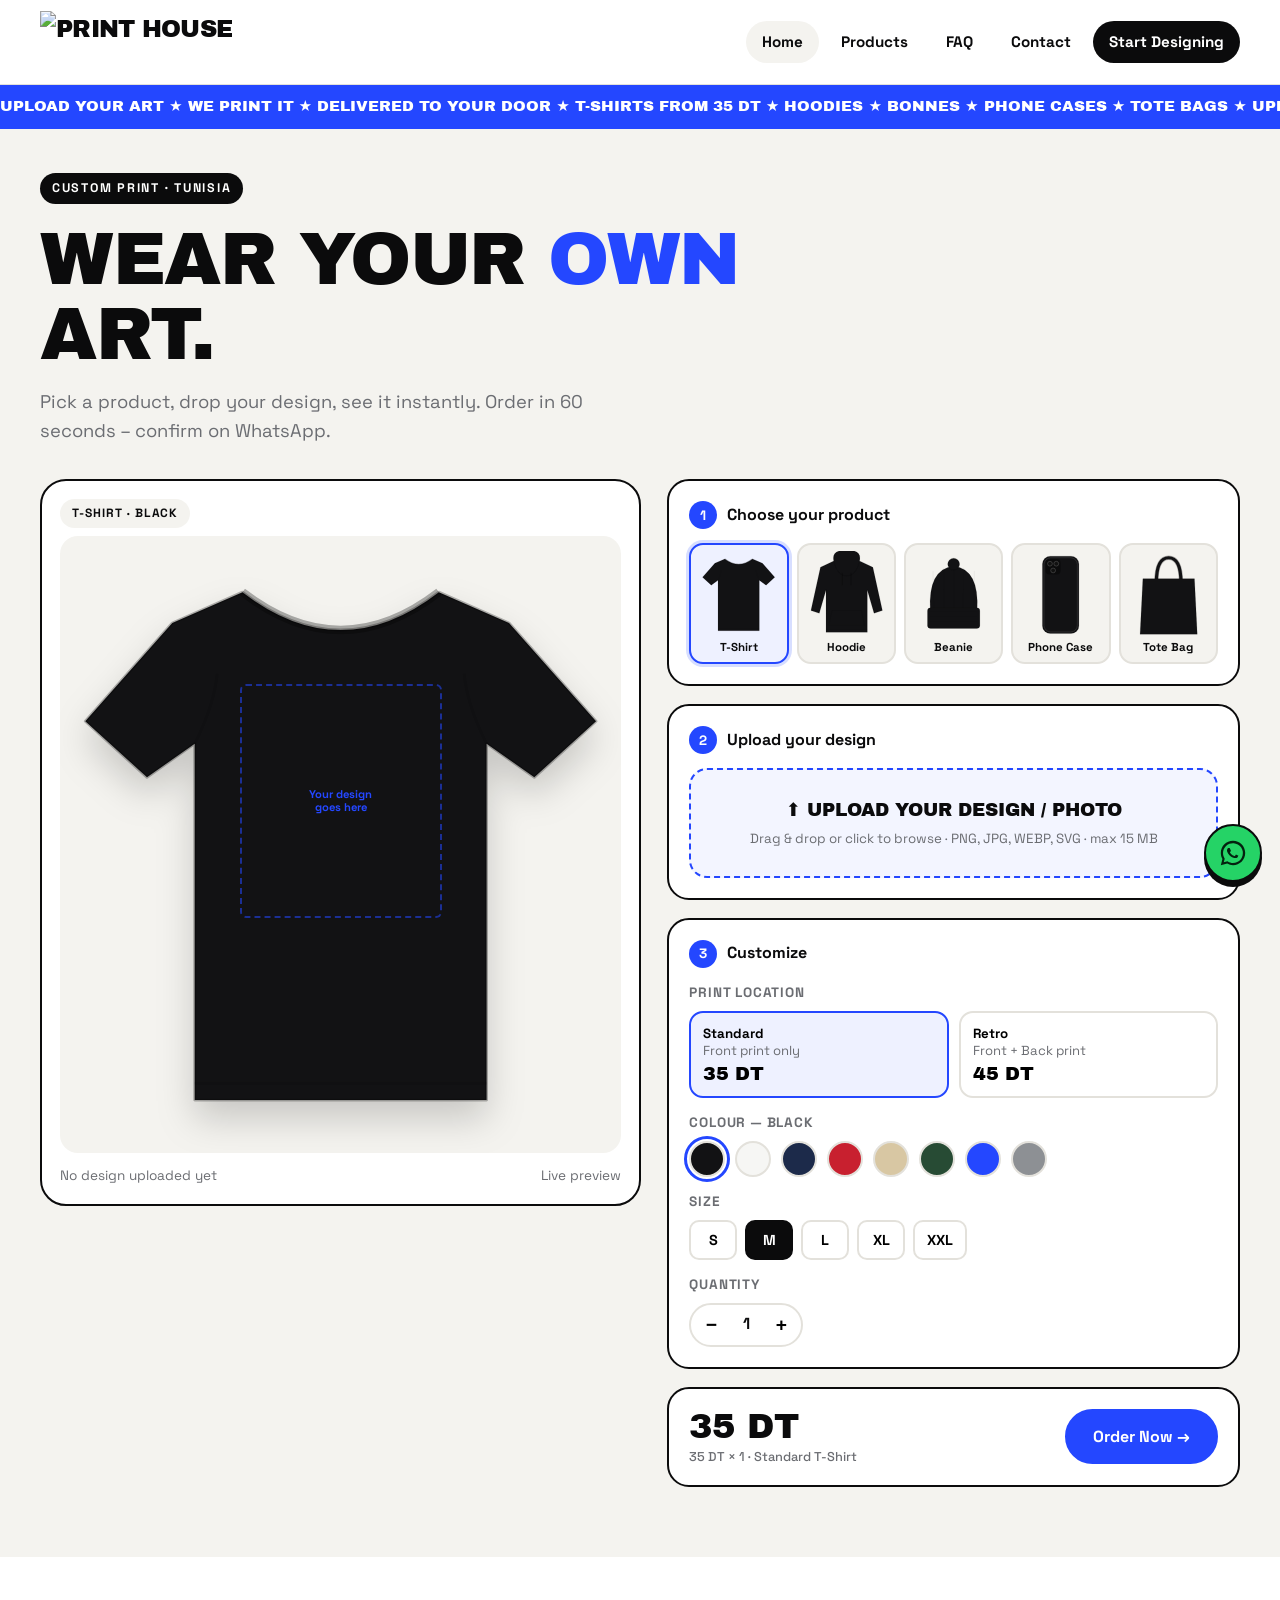
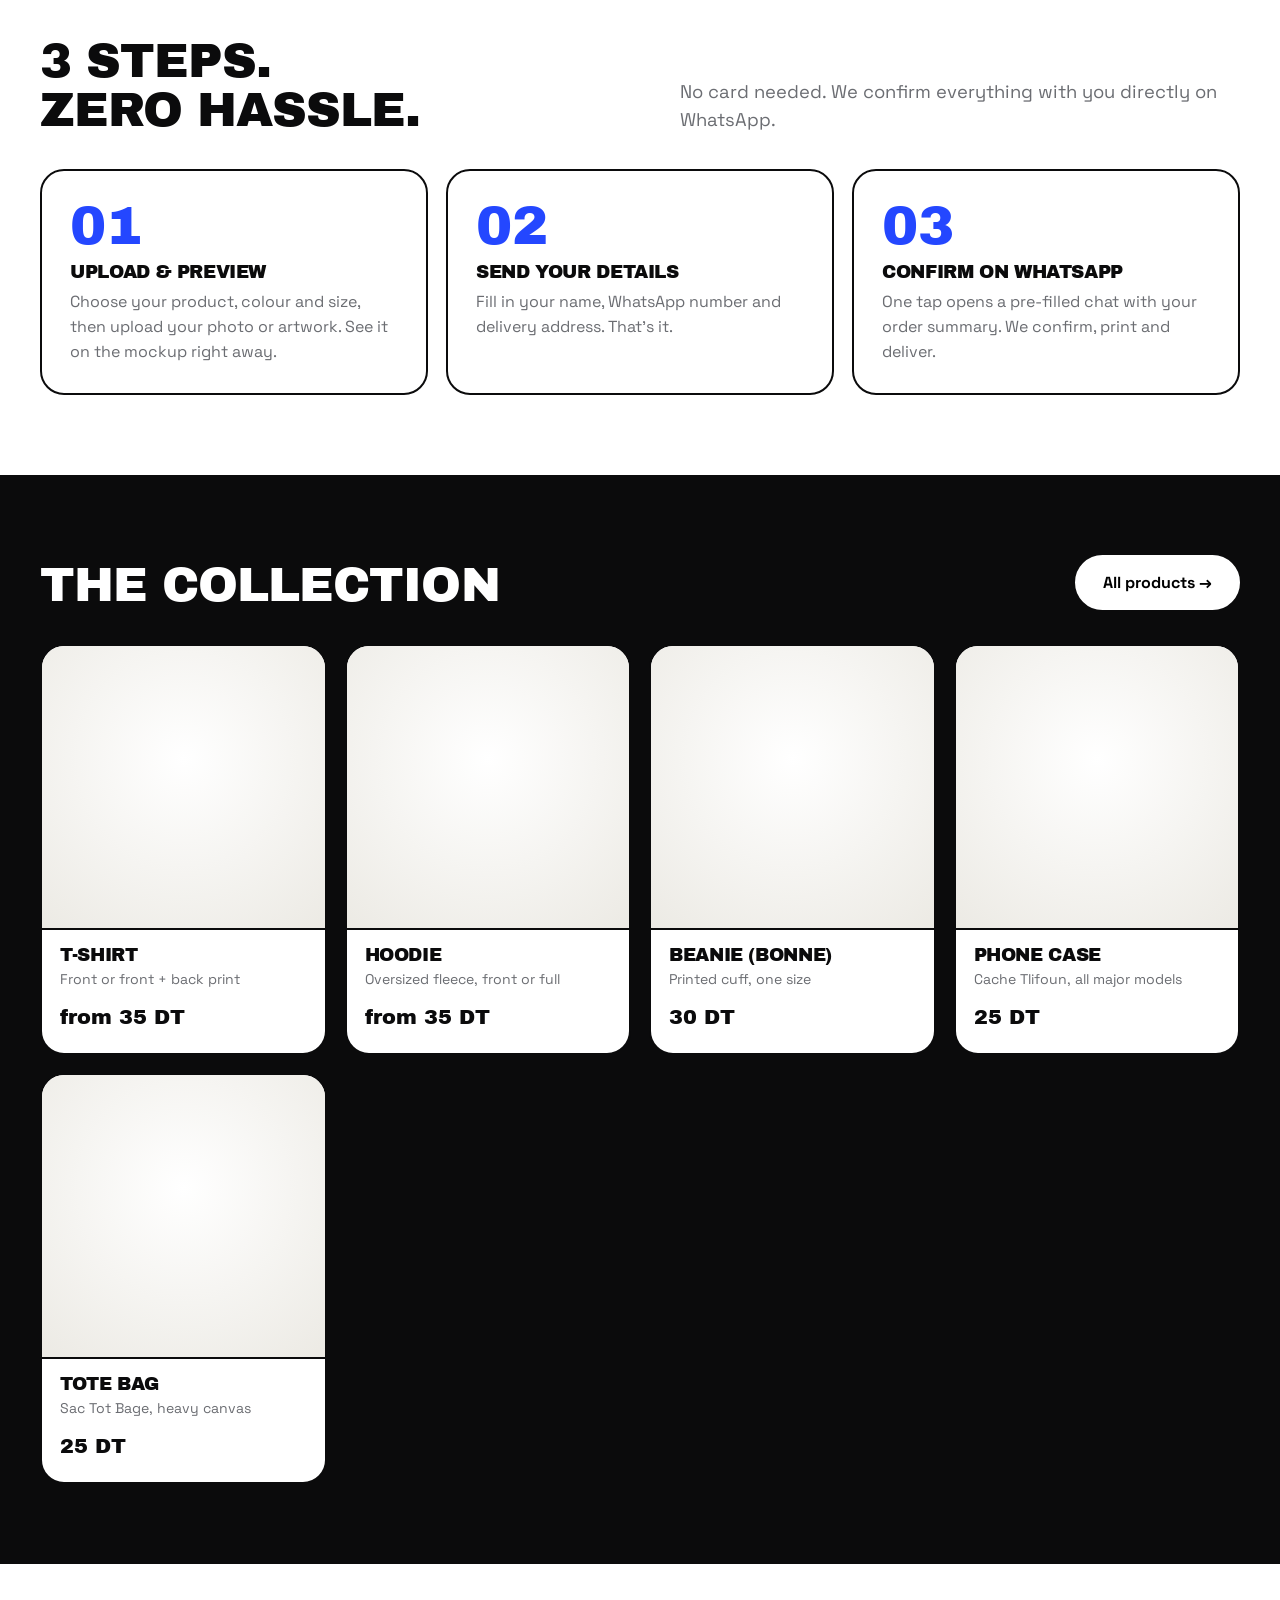
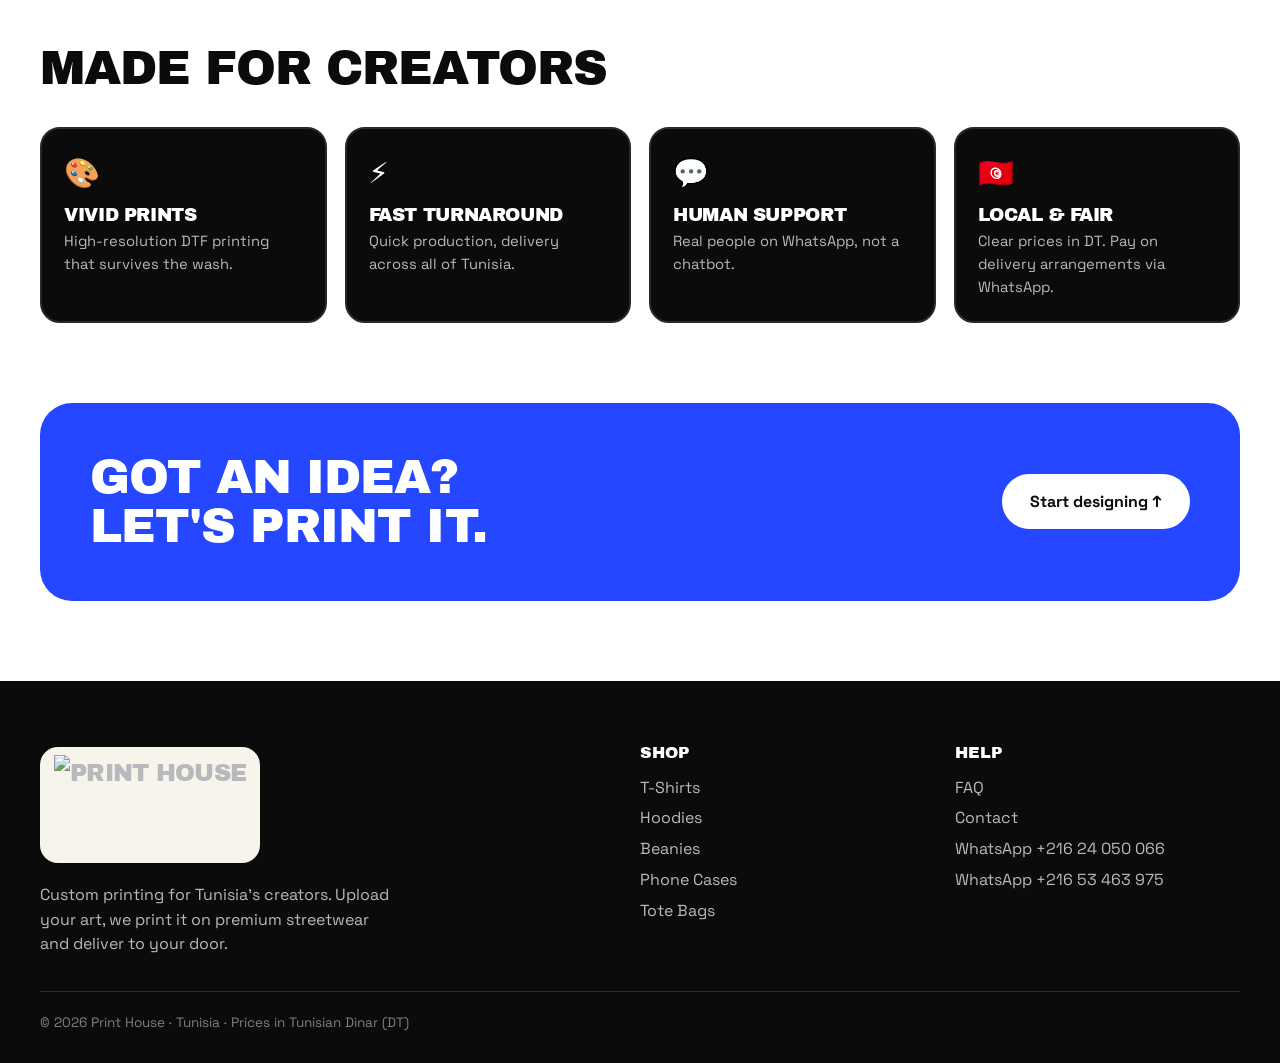
==== index.html @ a5a81335 "Add files via upload" ====
<!doctype html>
<html lang="en"><head><meta charset="utf-8"><meta name="viewport" content="width=device-width,initial-scale=1">
<title>Print House</title><meta name="description" content="Design and order custom T-shirts, hoodies, beanies, phone cases and tote bags in Tunisia. Upload your art, pay on WhatsApp.">
<link rel="preconnect" href="https://fonts.googleapis.com"><link rel="preconnect" href="https://fonts.gstatic.com" crossorigin>
<link href="https://fonts.googleapis.com/css2?family=Archivo+Black&family=Space+Grotesk:wght@400;500;700&display=swap" rel="stylesheet">
<link rel="icon" type="image/png" sizes="32x32" href="img/favicon-32.png"><link rel="icon" type="image/png" sizes="512x512" href="img/favicon.png"><link rel="apple-touch-icon" href="img/apple-touch-icon.png">
<meta property="og:type" content="website"><meta property="og:site_name" content="Print House"><meta property="og:title" content="Print House"><meta property="og:description" content="Custom printing in Tunisia. Upload your design, we print it on T-shirts, hoodies, beanies, phone cases and tote bags."><meta property="og:image" content="https://printhouse.tn/img/og-image.png"><meta property="og:url" content="https://printhouse.tn/">
<meta name="twitter:card" content="summary_large_image"><meta name="twitter:title" content="Print House"><meta name="twitter:image" content="https://printhouse.tn/img/og-image.png"><meta name="theme-color" content="#0b0b0c"><link rel="stylesheet" href="style.css"></head>
<body data-page="home">

<div class="marquee"><div>UPLOAD YOUR ART ★ WE PRINT IT ★ DELIVERED TO YOUR DOOR ★ T-SHIRTS FROM 35 DT ★ HOODIES ★ BONNES ★ PHONE CASES ★ TOTE BAGS ★ UPLOAD YOUR ART ★ WE PRINT IT ★ DELIVERED TO YOUR DOOR ★ T-SHIRTS FROM 35 DT ★ HOODIES ★ BONNES ★ PHONE CASES ★ TOTE BAGS ★ </div></div>
<section class="hero" id="customizer"><div class="wrap">
  <div class="hero-head"><span class="eyebrow">Custom print · Tunisia</span>
  <h1>Wear your <span class="accent">own</span> art.</h1>
  <p class="lead">Pick a product, drop your design, see it instantly. Order in 60 seconds – confirm on WhatsApp.</p></div>
  <div id="customizer-mount"></div>
</div></section>

<section class="pad"><div class="wrap">
  <div class="section-head"><h2>3 steps.<br>Zero hassle.</h2><p class="lead">No card needed. We confirm everything with you directly on WhatsApp.</p></div>
  <div class="steps3">
    <div class="big-step"><div class="n">01</div><h3>Upload & preview</h3><p>Choose your product, colour and size, then upload your photo or artwork. See it on the mockup right away.</p></div>
    <div class="big-step"><div class="n">02</div><h3>Send your details</h3><p>Fill in your name, WhatsApp number and delivery address. That's it.</p></div>
    <div class="big-step"><div class="n">03</div><h3>Confirm on WhatsApp</h3><p>One tap opens a pre-filled chat with your order summary. We confirm, print and deliver.</p></div>
  </div>
</div></section>

<section class="pad dark"><div class="wrap">
  <div class="section-head"><h2>The collection</h2><a class="btn" style="background:#fff;color:#000;border-color:#fff" href="products.html">All products →</a></div>
  <div class="grid-products"><a class="prod-card" href="products.html?p=tshirt#customizer"><div class="img" data-thumb="tshirt"></div><div class="info"><h3>T-Shirt</h3><p>Front or front + back print</p><div class="from">from 35 DT</div></div></a><a class="prod-card" href="products.html?p=hoodie#customizer"><div class="img" data-thumb="hoodie"></div><div class="info"><h3>Hoodie</h3><p>Oversized fleece, front or full</p><div class="from">from 35 DT</div></div></a><a class="prod-card" href="products.html?p=beanie#customizer"><div class="img" data-thumb="beanie"></div><div class="info"><h3>Beanie (Bonne)</h3><p>Printed cuff, one size</p><div class="from">30 DT</div></div></a><a class="prod-card" href="products.html?p=case#customizer"><div class="img" data-thumb="case"></div><div class="info"><h3>Phone Case</h3><p>Cache Tlifoun, all major models</p><div class="from">25 DT</div></div></a><a class="prod-card" href="products.html?p=tote#customizer"><div class="img" data-thumb="tote"></div><div class="info"><h3>Tote Bag</h3><p>Sac Tot Bage, heavy canvas</p><div class="from">25 DT</div></div></a></div>
</div></section>

<section class="pad"><div class="wrap">
  <div class="section-head"><h2>Made for creators</h2></div>
  <div class="perks" style="color:#fff">
    <div class="perk" style="background:#0b0b0c"><div class="ic">🎨</div><h3>Vivid prints</h3><p>High-resolution DTF printing that survives the wash.</p></div>
    <div class="perk" style="background:#0b0b0c"><div class="ic">⚡</div><h3>Fast turnaround</h3><p>Quick production, delivery across all of Tunisia.</p></div>
    <div class="perk" style="background:#0b0b0c"><div class="ic">💬</div><h3>Human support</h3><p>Real people on WhatsApp, not a chatbot.</p></div>
    <div class="perk" style="background:#0b0b0c"><div class="ic">🇹🇳</div><h3>Local & fair</h3><p>Clear prices in DT. Pay on delivery arrangements via WhatsApp.</p></div>
  </div>
</div></section>

<section class="pad" style="padding-top:0"><div class="wrap"><div class="cta-band">
  <h2>Got an idea?<br>Let's print it.</h2><a class="btn" href="#customizer">Start designing ↑</a>
</div></div></section>
<script src="app.js"></script>
</body></html>
---- style.css ----
:root{
  --black:#0b0b0c; --white:#fff; --paper:#f4f3ef; --grey:#6b6d72; --line:#e3e1db;
  --accent:#2447ff; --accent-2:#ff5a1f; --wa:#25d366; --r:18px;
  --display:'Archivo Black','Arial Black',system-ui,sans-serif;
  --body:'Space Grotesk',system-ui,-apple-system,'Segoe UI',sans-serif;
}
*{box-sizing:border-box;margin:0;padding:0}
html{scroll-behavior:smooth}
body{font-family:var(--body);color:var(--black);background:var(--white);line-height:1.55;-webkit-font-smoothing:antialiased}
img,svg{max-width:100%;display:block}
a{color:inherit}
.wrap{width:min(1200px,100% - 40px);margin-inline:auto}
h1,h2,h3{font-family:var(--display);line-height:1.02;letter-spacing:-.02em;font-weight:400;text-transform:uppercase}
h1{font-size:clamp(2.4rem,6vw,4.6rem)}
h2{font-size:clamp(1.8rem,4vw,3rem)}
h3{font-size:1.15rem}
.accent{color:var(--accent)}
.eyebrow{display:inline-block;font-weight:700;font-size:.78rem;letter-spacing:.14em;text-transform:uppercase;background:var(--black);color:#fff;padding:6px 12px;border-radius:99px;margin-bottom:18px}
.lead{font-size:1.15rem;color:var(--grey);max-width:560px}

/* buttons */
.btn{display:inline-flex;align-items:center;justify-content:center;gap:10px;font:700 1rem var(--body);padding:15px 26px;border-radius:99px;border:2px solid var(--black);background:var(--black);color:#fff;cursor:pointer;text-decoration:none;transition:.18s transform,.18s background,.18s box-shadow}
.btn:hover{transform:translateY(-2px);box-shadow:0 8px 0 -2px var(--accent)}
.btn.accent-bg{background:var(--accent);border-color:var(--accent)}
.btn.ghost{background:transparent;color:var(--black)}
.btn.block{width:100%}
.btn:disabled{opacity:.4;cursor:not-allowed;transform:none;box-shadow:none}

/* header */
header.site{position:sticky;top:0;z-index:50;background:rgba(255,255,255,.92);backdrop-filter:blur(10px);border-bottom:1px solid var(--line)}
header.site .wrap{display:flex;align-items:center;justify-content:space-between;height:70px}
.logo{font-family:var(--display);font-size:1.5rem;text-decoration:none;letter-spacing:-.03em;text-transform:uppercase}
.logo span{background:var(--accent);color:#fff;padding:0 8px;border-radius:8px;margin-left:4px}
nav.main{display:flex;gap:6px;align-items:center}
nav.main a{text-decoration:none;font-weight:700;padding:9px 16px;border-radius:99px;font-size:.95rem}
nav.main a:hover,nav.main a.on{background:var(--paper)}
nav.main a.cta{background:var(--black);color:#fff}
nav.main a.cta:hover{background:var(--accent)}
.burger{display:none;background:none;border:2px solid var(--black);border-radius:10px;font-size:1.3rem;padding:4px 10px;cursor:pointer}
@media(max-width:760px){
  .burger{display:block}
  nav.main{position:absolute;top:70px;left:0;right:0;background:#fff;flex-direction:column;align-items:stretch;padding:14px 20px 20px;border-bottom:1px solid var(--line);display:none}
  nav.main.open{display:flex}
  nav.main a{text-align:center}
}

/* marquee */
.marquee{background:var(--accent);color:#fff;overflow:hidden;white-space:nowrap;font-family:var(--display);text-transform:uppercase;padding:10px 0;font-size:.95rem}
.marquee div{display:inline-block;animation:mq 28s linear infinite}
@keyframes mq{to{transform:translateX(-50%)}}

/* hero / customizer */
.hero{padding:44px 0 70px;background:var(--paper)}
.hero-head{max-width:760px;margin-bottom:34px}
.hero-head p{margin-top:16px}
.customizer{display:grid;grid-template-columns:1.05fr 1fr;gap:26px;align-items:start}
@media(max-width:900px){.customizer{grid-template-columns:1fr}}
.stage-card{background:#fff;border:2px solid var(--black);border-radius:26px;padding:18px;position:sticky;top:90px}
@media(max-width:900px){.stage-card{position:relative;top:0}}
.stage-top{display:flex;justify-content:space-between;align-items:center;margin-bottom:8px}
.pill{font-size:.75rem;font-weight:700;letter-spacing:.08em;text-transform:uppercase;background:var(--paper);padding:5px 12px;border-radius:99px}
.view-tabs{display:flex;gap:6px}
.view-tabs button{font:700 .8rem var(--body);border:2px solid var(--black);background:#fff;border-radius:99px;padding:6px 14px;cursor:pointer}
.view-tabs button.on{background:var(--black);color:#fff}
.stage{position:relative;aspect-ratio:400/440;background:radial-gradient(circle at 50% 40%,#fff 0,#eceae4 100%);border-radius:18px;overflow:hidden}
.stage svg.prod{position:absolute;inset:0;width:100%;height:100%;filter:drop-shadow(0 18px 18px rgba(0,0,0,.18))}
.print-area{position:absolute;display:flex;align-items:center;justify-content:center;border:2px dashed rgba(36,71,255,.55);border-radius:6px;overflow:hidden;transition:.2s}
.print-area.filled{border-color:transparent}
.print-area img{width:100%;height:100%;object-fit:contain}
.print-area .ph{font-size:.7rem;text-align:center;font-weight:700;color:var(--accent);padding:4px;line-height:1.2}
.stage-foot{display:flex;justify-content:space-between;gap:10px;margin-top:12px;font-size:.85rem;color:var(--grey)}

.panel{display:flex;flex-direction:column;gap:18px}
.step{background:#fff;border:2px solid var(--black);border-radius:22px;padding:20px}
.step-title{display:flex;align-items:center;gap:10px;font-weight:700;margin-bottom:14px}
.step-title b{display:grid;place-items:center;width:28px;height:28px;border-radius:50%;background:var(--accent);color:#fff;font-size:.85rem}
.gallery{display:grid;grid-template-columns:repeat(5,1fr);gap:8px}
@media(max-width:520px){.gallery{grid-template-columns:repeat(3,1fr)}}
.pcard{border:2px solid var(--line);background:var(--paper);border-radius:14px;padding:6px 4px 8px;cursor:pointer;text-align:center;font:700 .72rem var(--body);transition:.15s}
.pcard:hover{border-color:var(--black)}
.pcard.on{border-color:var(--accent);background:#eef1ff;box-shadow:0 0 0 3px rgba(36,71,255,.18)}
.pcard svg{width:100%;aspect-ratio:1;margin-bottom:2px}
.drop{display:block;border:2.5px dashed var(--accent);background:#f3f5ff;border-radius:18px;padding:26px 16px;text-align:center;cursor:pointer;transition:.15s}
.drop.over{background:#dfe5ff;transform:scale(1.01)}
.drop .big{font-family:var(--display);text-transform:uppercase;font-size:1.15rem}
.drop small{display:block;color:var(--grey);margin-top:4px}
.drop.has{border-style:solid;background:#eefaf2;border-color:#1a9b4a}
.fileline{display:flex;justify-content:space-between;align-items:center;gap:10px;font-size:.88rem;margin-top:10px}
.fileline button{background:none;border:none;text-decoration:underline;cursor:pointer;font:700 .85rem var(--body);color:var(--accent-2)}
.opt-label{font-weight:700;font-size:.85rem;margin:14px 0 8px;text-transform:uppercase;letter-spacing:.06em;color:var(--grey)}
.opt-label:first-child{margin-top:0}
.variants{display:grid;grid-template-columns:1fr 1fr;gap:10px}
.variant{border:2px solid var(--line);border-radius:14px;padding:12px;cursor:pointer;text-align:left;background:#fff;font-family:var(--body);transition:.15s}
.variant:hover{border-color:var(--black)}
.variant.on{border-color:var(--accent);background:#eef1ff}
.variant b{display:block}
.variant span{font-size:.82rem;color:var(--grey)}
.variant em{font-style:normal;font-family:var(--display);font-size:1.2rem;display:block;margin-top:4px}
.swatches{display:flex;flex-wrap:wrap;gap:10px}
.sw{width:36px;height:36px;border-radius:50%;border:2px solid var(--line);cursor:pointer;position:relative}
.sw.on{outline:3px solid var(--accent);outline-offset:2px}
.sizes{display:flex;flex-wrap:wrap;gap:8px}
.sz{min-width:48px;padding:9px 12px;border-radius:10px;border:2px solid var(--line);background:#fff;font:700 .9rem var(--body);cursor:pointer}
.sz.on{background:var(--black);color:#fff;border-color:var(--black)}
select,input,textarea{font:inherit;width:100%;padding:13px 14px;border:2px solid var(--line);border-radius:12px;background:#fff}
select:focus,input:focus,textarea:focus{outline:none;border-color:var(--accent)}
.qty{display:inline-flex;align-items:center;border:2px solid var(--line);border-radius:99px}
.qty button{width:40px;height:40px;background:none;border:none;font-size:1.2rem;cursor:pointer;font-weight:700}
.qty span{min-width:30px;text-align:center;font-weight:700}
.buy{display:flex;justify-content:space-between;align-items:center;gap:14px;flex-wrap:wrap}
.price{font-family:var(--display);font-size:2.2rem;line-height:1}
.price small{display:block;font:500 .8rem var(--body);color:var(--grey);margin-top:4px}

/* sections */
section.pad{padding:80px 0}
.section-head{display:flex;justify-content:space-between;align-items:end;gap:20px;flex-wrap:wrap;margin-bottom:34px}
.steps3{display:grid;grid-template-columns:repeat(3,1fr);gap:18px}
@media(max-width:800px){.steps3{grid-template-columns:1fr}}
.big-step{border:2px solid var(--black);border-radius:24px;padding:28px;position:relative;background:#fff}
.big-step .n{font-family:var(--display);font-size:3.4rem;color:var(--accent);line-height:1}
.big-step h3{margin:10px 0 8px}
.big-step p{color:var(--grey)}
.dark{background:var(--black);color:#fff}
.dark .lead{color:#b8b9bd}
.grid-products{display:grid;grid-template-columns:repeat(auto-fill,minmax(230px,1fr));gap:18px}
.prod-card{border:2px solid var(--black);border-radius:24px;overflow:hidden;background:#fff;text-decoration:none;display:flex;flex-direction:column;transition:.18s;color:var(--black)}
.prod-card:hover{transform:translateY(-6px);box-shadow:0 10px 0 var(--accent)}
.prod-card .img{background:radial-gradient(circle at 50% 40%,#fff,#eceae4);padding:14px;aspect-ratio:1}
.prod-card .img svg{width:100%;height:100%}
.prod-card .info{padding:16px 18px 20px;border-top:2px solid var(--black)}
.prod-card .info p{color:var(--grey);font-size:.88rem;margin:4px 0 10px}
.prod-card .from{font-family:var(--display);font-size:1.3rem}
.perks{display:grid;grid-template-columns:repeat(4,1fr);gap:18px}
@media(max-width:900px){.perks{grid-template-columns:1fr 1fr}}
.perk{padding:22px;border:2px solid #2a2a2d;border-radius:20px}
.perk .ic{font-size:1.8rem}
.perk h3{margin:10px 0 6px;color:#fff}
.perk p{color:#b8b9bd;font-size:.92rem}
.cta-band{background:var(--accent);color:#fff;border-radius:32px;padding:50px;display:flex;justify-content:space-between;align-items:center;gap:24px;flex-wrap:wrap}
.cta-band .btn{background:#fff;color:var(--black);border-color:#fff}

/* forms & pages */
.page-hero{background:var(--paper);padding:60px 0 50px;border-bottom:2px solid var(--black)}
.two{display:grid;grid-template-columns:1.2fr 1fr;gap:30px;align-items:start}
@media(max-width:860px){.two{grid-template-columns:1fr}}
.card{border:2px solid var(--black);border-radius:24px;padding:28px;background:#fff}
.field{margin-bottom:16px}
.field label{display:block;font-weight:700;font-size:.88rem;margin-bottom:6px}
.field .err{color:#d11a2a;font-size:.82rem;margin-top:4px;display:none}
.field.bad input,.field.bad textarea,.field.bad select{border-color:#d11a2a}
.field.bad .err{display:block}
.sum-row{display:flex;justify-content:space-between;gap:12px;padding:9px 0;border-bottom:1px dashed var(--line);font-size:.95rem}
.sum-row span:first-child{color:var(--grey)}
.sum-total{display:flex;justify-content:space-between;font-family:var(--display);font-size:1.6rem;margin-top:14px}
.sum-thumb{background:var(--paper);border-radius:16px;padding:10px;margin-bottom:14px;display:flex;gap:10px}
.sum-thumb img{height:110px;width:auto;border-radius:10px;background:#fff;border:1px solid var(--line);object-fit:contain}
.wa-btn{display:flex;align-items:center;justify-content:center;gap:16px;background:var(--wa);color:#04210f;font:800 clamp(1.2rem,3.4vw,1.9rem) var(--body);text-transform:uppercase;letter-spacing:.02em;padding:26px 30px;border-radius:24px;text-decoration:none;border:3px solid var(--black);box-shadow:0 9px 0 var(--black);transition:.15s;text-align:center}
.wa-btn:hover{transform:translateY(4px);box-shadow:0 5px 0 var(--black)}
.wa-btn svg{width:42px;height:42px;flex:none}
.thanks{text-align:center;padding:70px 0 40px}
.thanks .check{width:90px;height:90px;border-radius:50%;background:var(--accent);color:#fff;display:grid;place-items:center;font-size:3rem;margin:0 auto 24px}
.notice{background:#fff7e6;border:2px solid #ffb020;border-radius:16px;padding:14px 18px;font-size:.93rem;margin:24px 0}
.faq-item{border:2px solid var(--black);border-radius:18px;margin-bottom:12px;background:#fff;overflow:hidden}
.faq-item button{width:100%;text-align:left;background:none;border:none;font:700 1.05rem var(--body);padding:20px 24px;cursor:pointer;display:flex;justify-content:space-between;gap:14px}
.faq-item button i{font-style:normal;font-size:1.4rem;line-height:1;transition:.2s}
.faq-item.open button i{transform:rotate(45deg);color:var(--accent)}
.faq-item .a{max-height:0;overflow:hidden;transition:max-height .3s;padding:0 24px;color:var(--grey)}
.faq-item.open .a{padding-bottom:20px}
.contact-cards{display:grid;gap:14px}
.cc{display:flex;gap:16px;align-items:center;border:2px solid var(--black);border-radius:18px;padding:18px;text-decoration:none;background:#fff}
.cc:hover{background:var(--paper)}
.cc .ic{width:48px;height:48px;border-radius:14px;background:var(--black);color:#fff;display:grid;place-items:center;font-size:1.4rem;flex:none}
.cc small{color:var(--grey);display:block}
.filter{display:flex;gap:8px;flex-wrap:wrap;margin-bottom:26px}
.filter button{font:700 .9rem var(--body);padding:9px 18px;border-radius:99px;border:2px solid var(--black);background:#fff;cursor:pointer}
.filter button.on{background:var(--black);color:#fff}

footer.site{background:var(--black);color:#fff;padding:60px 0 30px;margin-top:0}
footer.site .cols{display:grid;grid-template-columns:2fr 1fr 1fr;gap:30px}
@media(max-width:700px){footer.site .cols{grid-template-columns:1fr}}
footer.site a{display:block;color:#b8b9bd;text-decoration:none;margin:6px 0}
footer.site a:hover{color:#fff}
footer.site h4{font-family:var(--display);text-transform:uppercase;margin-bottom:10px;font-weight:400}
footer.site .copy{border-top:1px solid #2a2a2d;margin-top:34px;padding-top:20px;color:#7d7f84;font-size:.85rem}
.toast{position:fixed;left:50%;bottom:26px;transform:translate(-50%,120px);background:var(--black);color:#fff;padding:14px 22px;border-radius:99px;font-weight:700;z-index:99;transition:.3s;border:2px solid var(--accent-2);max-width:92vw;text-align:center}
.toast.show{transform:translate(-50%,0)}
.float-wa{position:fixed;right:18px;bottom:18px;z-index:60;width:58px;height:58px;border-radius:50%;background:var(--wa);display:grid;place-items:center;border:2px solid var(--black);box-shadow:0 5px 0 var(--black)}
.float-wa svg{width:30px;height:30px}

/* real photos + logo */
.logo img{height:62px;width:auto;display:block}
.logo.badge{display:inline-block;background:#f7f4ec;border-radius:18px;padding:8px 14px}
.logo.badge img{height:100px}
header.site .wrap{height:84px}
nav.main{top:84px}
.stage{background:#f4f3ef;max-height:640px;margin-inline:auto}
.stage img.photo{position:absolute;inset:0;width:100%;height:100%;object-fit:contain;mix-blend-mode:multiply}
.pcard img{aspect-ratio:1;margin-bottom:2px;width:100%;object-fit:contain}
.prod-card .img img{width:100%;height:100%;object-fit:contain}
.print-area img{opacity:.96}

.stage{aspect-ratio:400/440}
.pcard svg{width:100%;aspect-ratio:1;height:auto}
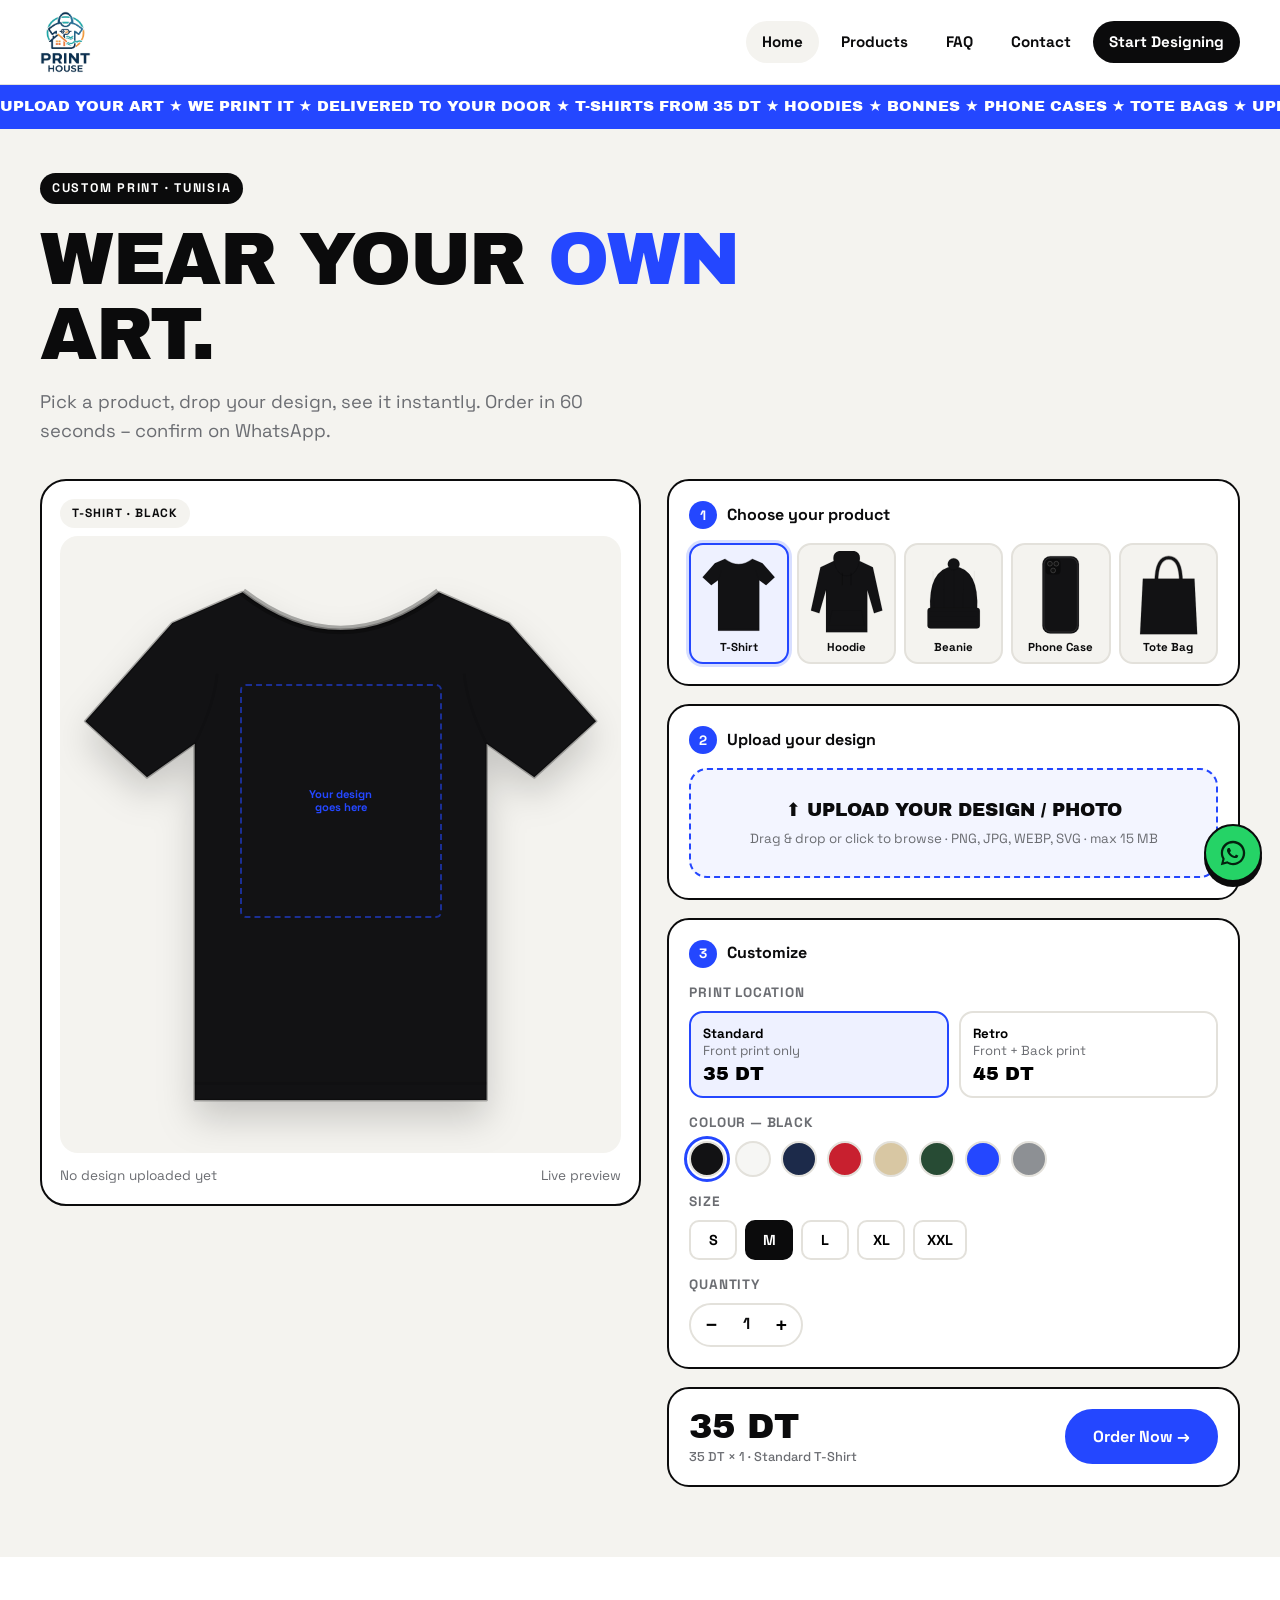
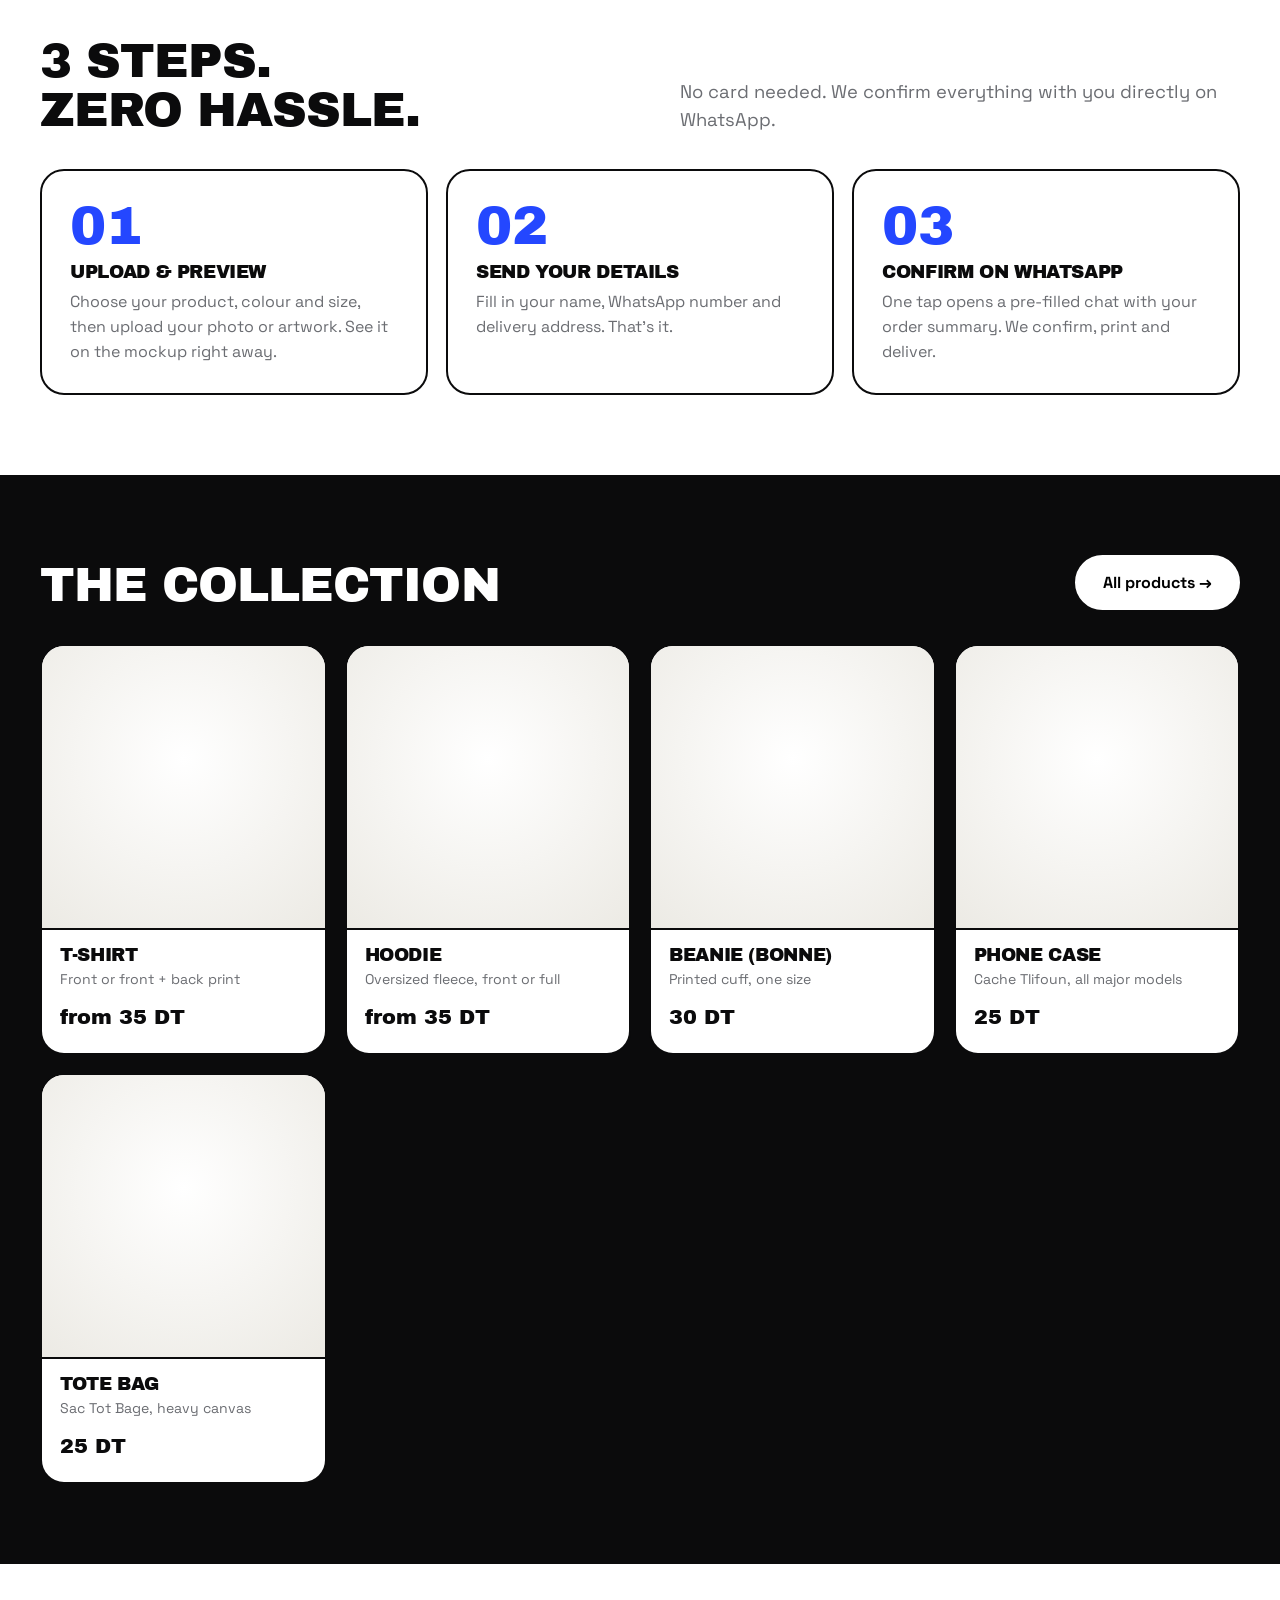
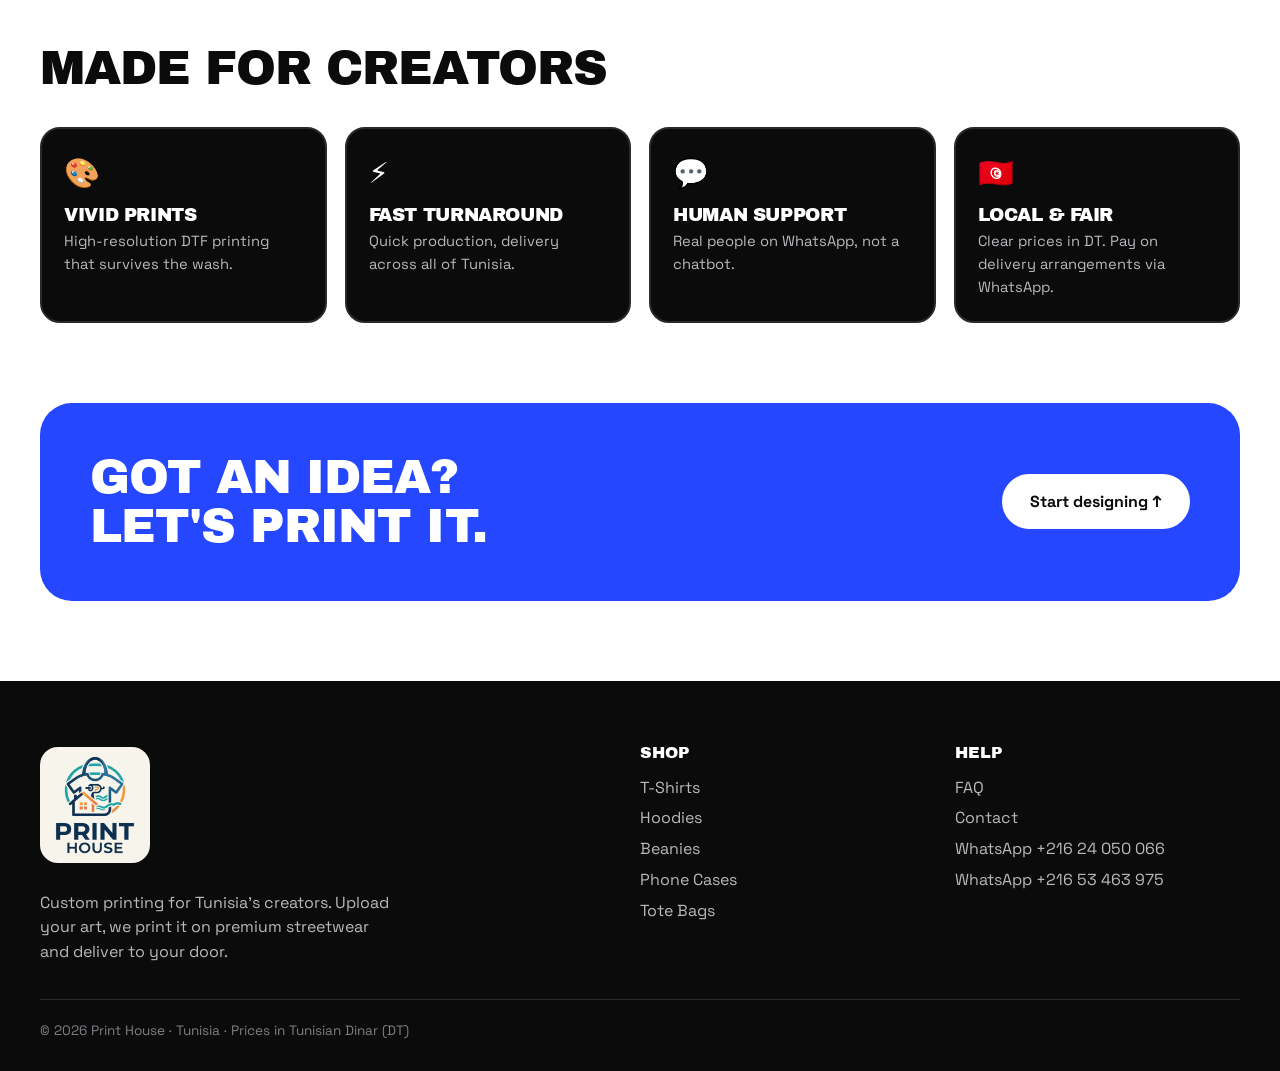
==== commit 95dbf3ca: "Add files via upload" ====
--- a/index.html
+++ b/index.html
@@ -3,9 +3,9 @@
 <title>Print House</title><meta name="description" content="Design and order custom T-shirts, hoodies, beanies, phone cases and tote bags in Tunisia. Upload your art, pay on WhatsApp.">
 <link rel="preconnect" href="https://fonts.googleapis.com"><link rel="preconnect" href="https://fonts.gstatic.com" crossorigin>
 <link href="https://fonts.googleapis.com/css2?family=Archivo+Black&family=Space+Grotesk:wght@400;500;700&display=swap" rel="stylesheet">
-<link rel="icon" type="image/png" sizes="32x32" href="img/favicon-32.png"><link rel="icon" type="image/png" sizes="512x512" href="img/favicon.png"><link rel="apple-touch-icon" href="img/apple-touch-icon.png">
-<meta property="og:type" content="website"><meta property="og:site_name" content="Print House"><meta property="og:title" content="Print House"><meta property="og:description" content="Custom printing in Tunisia. Upload your design, we print it on T-shirts, hoodies, beanies, phone cases and tote bags."><meta property="og:image" content="https://printhouse.tn/img/og-image.png"><meta property="og:url" content="https://printhouse.tn/">
-<meta name="twitter:card" content="summary_large_image"><meta name="twitter:title" content="Print House"><meta name="twitter:image" content="https://printhouse.tn/img/og-image.png"><meta name="theme-color" content="#0b0b0c"><link rel="stylesheet" href="style.css"></head>
+<link rel="icon" type="image/png" sizes="32x32" href="ph-favicon-32.png"><link rel="icon" type="image/png" sizes="512x512" href="ph-favicon.png"><link rel="apple-touch-icon" href="ph-apple-touch-icon.png">
+<meta property="og:type" content="website"><meta property="og:site_name" content="Print House"><meta property="og:title" content="Print House"><meta property="og:description" content="Custom printing in Tunisia. Upload your design, we print it on T-shirts, hoodies, beanies, phone cases and tote bags."><meta property="og:image" content="https://zaydoun30.github.io/printhouse/ph-og-image.png"><meta property="og:url" content="https://zaydoun30.github.io/printhouse/">
+<meta name="twitter:card" content="summary_large_image"><meta name="twitter:title" content="Print House"><meta name="twitter:image" content="https://zaydoun30.github.io/printhouse/ph-og-image.png"><meta name="theme-color" content="#0b0b0c"><link rel="stylesheet" href="style.css"></head>
 <body data-page="home">
 
 <div class="marquee"><div>UPLOAD YOUR ART ★ WE PRINT IT ★ DELIVERED TO YOUR DOOR ★ T-SHIRTS FROM 35 DT ★ HOODIES ★ BONNES ★ PHONE CASES ★ TOTE BAGS ★ UPLOAD YOUR ART ★ WE PRINT IT ★ DELIVERED TO YOUR DOOR ★ T-SHIRTS FROM 35 DT ★ HOODIES ★ BONNES ★ PHONE CASES ★ TOTE BAGS ★ </div></div>
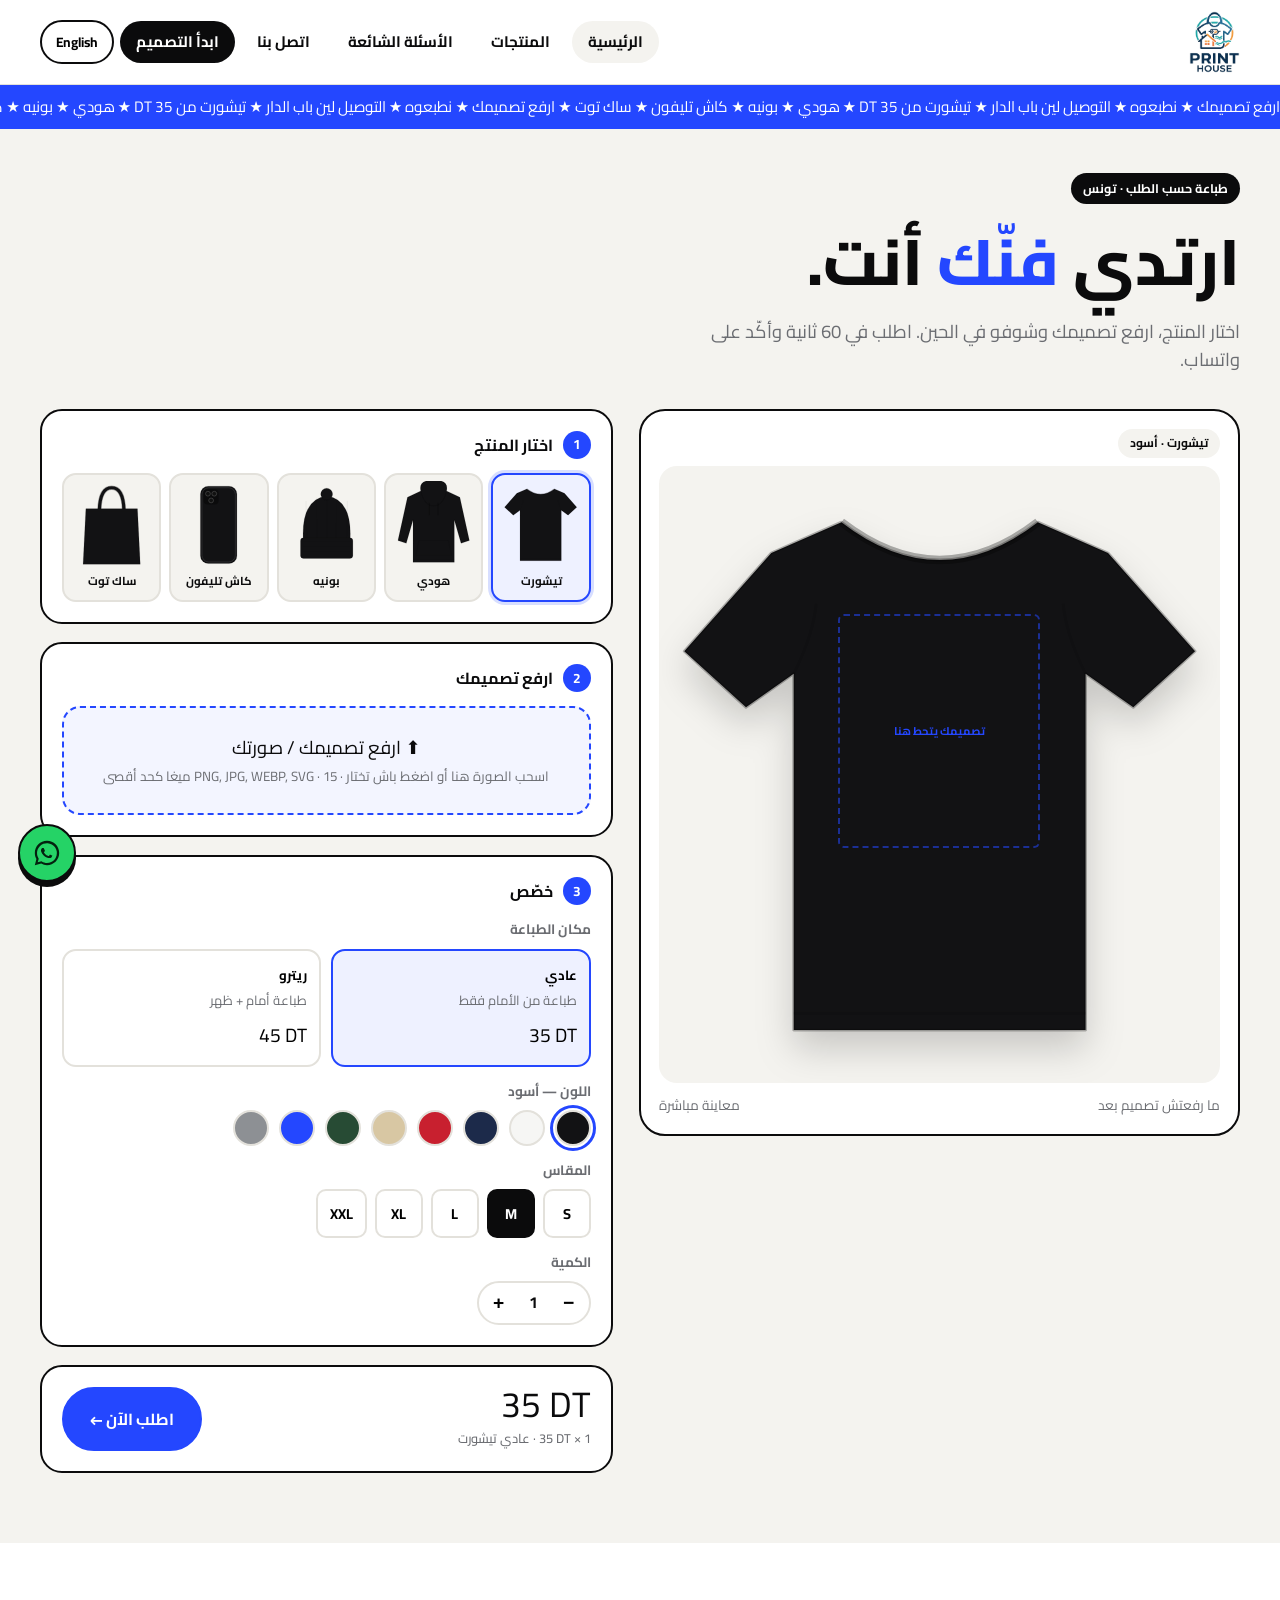
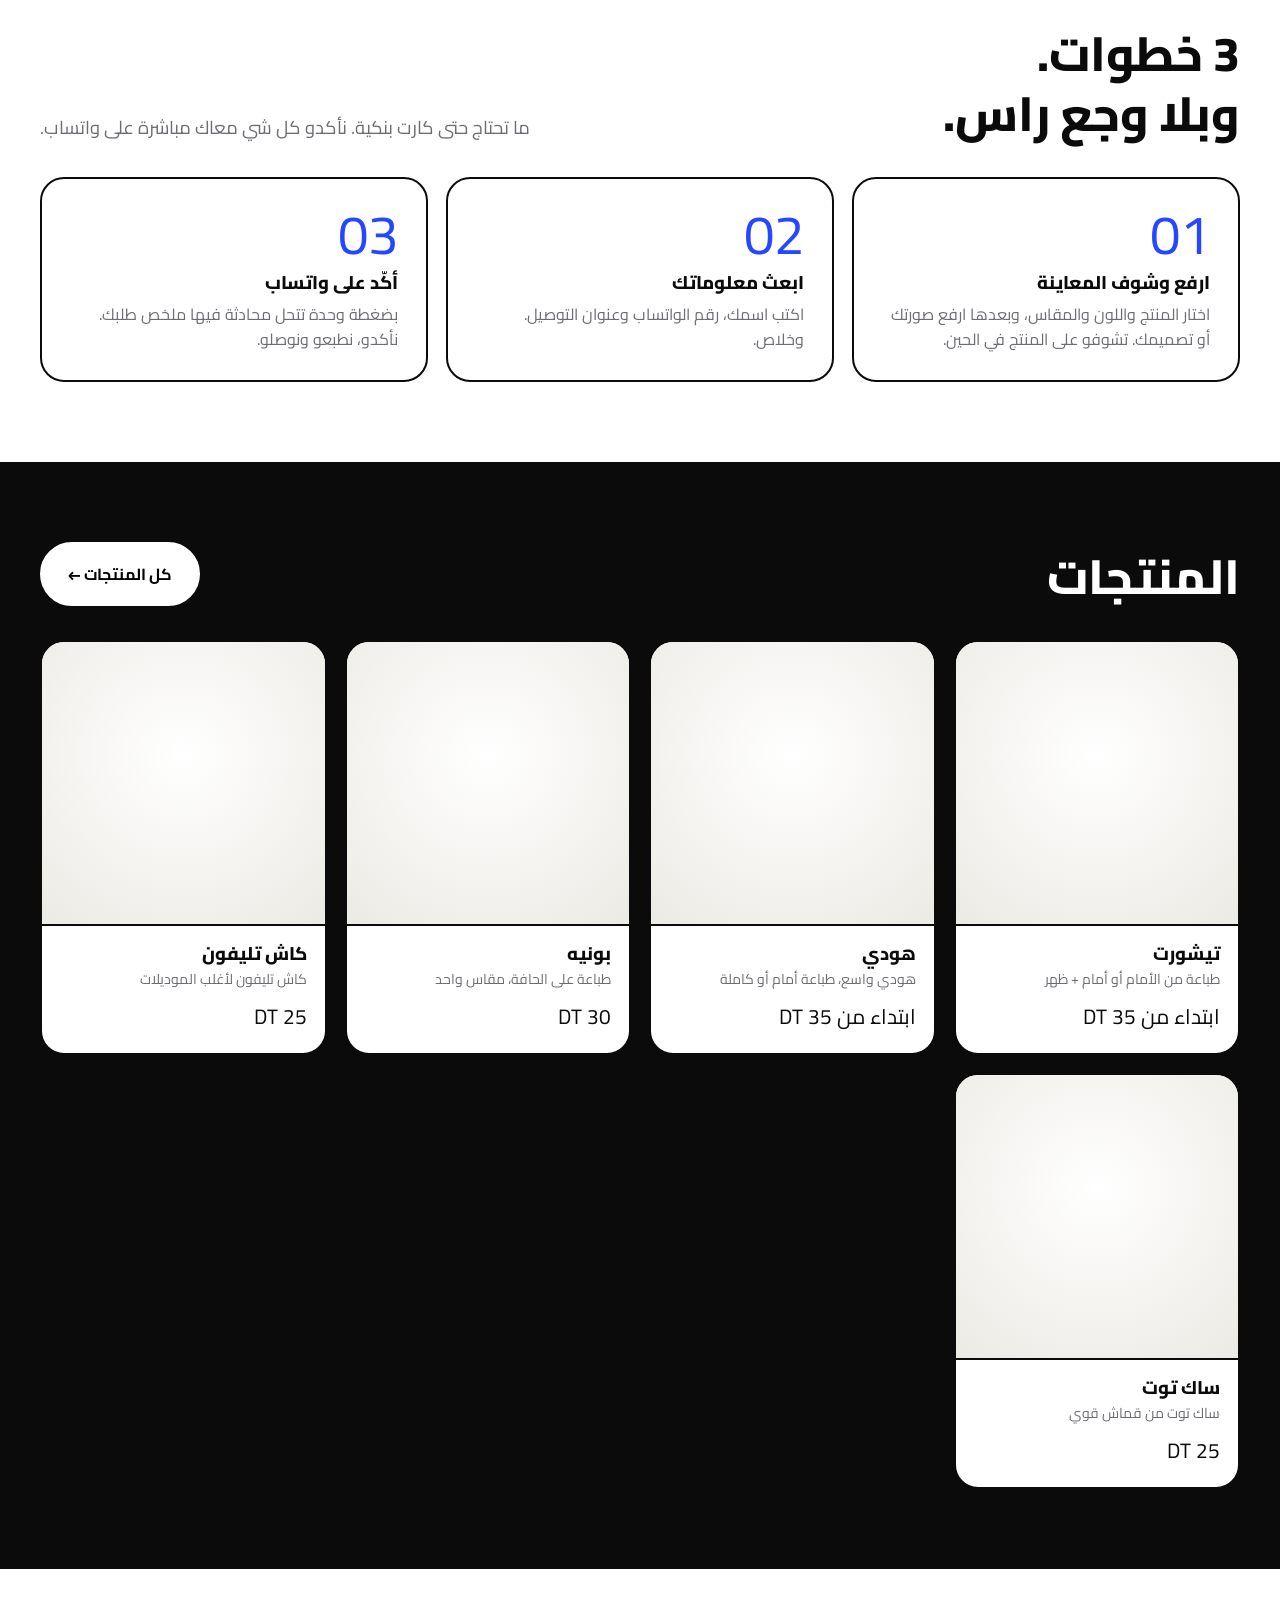
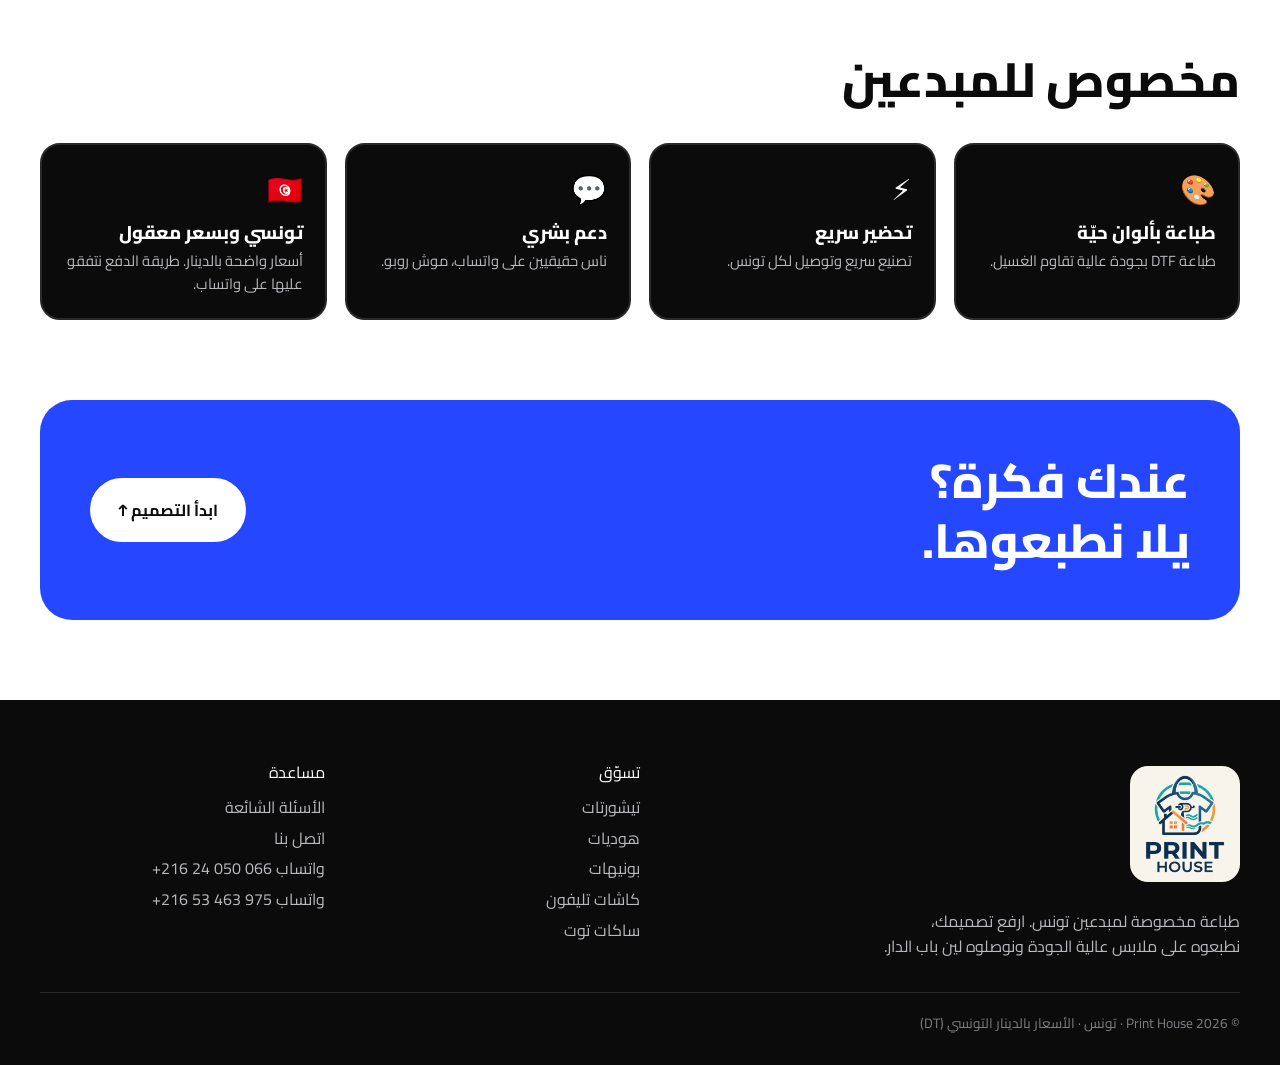
==== commit c4a6052d: "Add files via upload" ====
--- a/index.html
+++ b/index.html
@@ -2,22 +2,22 @@
 <html lang="en"><head><meta charset="utf-8"><meta name="viewport" content="width=device-width,initial-scale=1">
 <title>Print House</title><meta name="description" content="Design and order custom T-shirts, hoodies, beanies, phone cases and tote bags in Tunisia. Upload your art, pay on WhatsApp.">
 <link rel="preconnect" href="https://fonts.googleapis.com"><link rel="preconnect" href="https://fonts.gstatic.com" crossorigin>
-<link href="https://fonts.googleapis.com/css2?family=Archivo+Black&family=Space+Grotesk:wght@400;500;700&display=swap" rel="stylesheet">
+<link href="https://fonts.googleapis.com/css2?family=Archivo+Black&family=Space+Grotesk:wght@400;500;700&family=Cairo:wght@400;600;700;800&display=swap" rel="stylesheet">
 <link rel="icon" type="image/png" sizes="32x32" href="ph-favicon-32.png"><link rel="icon" type="image/png" sizes="512x512" href="ph-favicon.png"><link rel="apple-touch-icon" href="ph-apple-touch-icon.png">
 <meta property="og:type" content="website"><meta property="og:site_name" content="Print House"><meta property="og:title" content="Print House"><meta property="og:description" content="Custom printing in Tunisia. Upload your design, we print it on T-shirts, hoodies, beanies, phone cases and tote bags."><meta property="og:image" content="https://zaydoun30.github.io/printhouse/ph-og-image.png"><meta property="og:url" content="https://zaydoun30.github.io/printhouse/">
 <meta name="twitter:card" content="summary_large_image"><meta name="twitter:title" content="Print House"><meta name="twitter:image" content="https://zaydoun30.github.io/printhouse/ph-og-image.png"><meta name="theme-color" content="#0b0b0c"><link rel="stylesheet" href="style.css"></head>
 <body data-page="home">
 
-<div class="marquee"><div>UPLOAD YOUR ART ★ WE PRINT IT ★ DELIVERED TO YOUR DOOR ★ T-SHIRTS FROM 35 DT ★ HOODIES ★ BONNES ★ PHONE CASES ★ TOTE BAGS ★ UPLOAD YOUR ART ★ WE PRINT IT ★ DELIVERED TO YOUR DOOR ★ T-SHIRTS FROM 35 DT ★ HOODIES ★ BONNES ★ PHONE CASES ★ TOTE BAGS ★ </div></div>
+<div class="marquee"><div data-i18n="marquee">UPLOAD YOUR ART ★ WE PRINT IT ★ DELIVERED TO YOUR DOOR ★ T-SHIRTS FROM 35 DT ★ HOODIES ★ BONNES ★ PHONE CASES ★ TOTE BAGS ★ UPLOAD YOUR ART ★ WE PRINT IT ★ DELIVERED TO YOUR DOOR ★ T-SHIRTS FROM 35 DT ★ HOODIES ★ BONNES ★ PHONE CASES ★ TOTE BAGS ★ </div></div>
 <section class="hero" id="customizer"><div class="wrap">
   <div class="hero-head"><span class="eyebrow">Custom print · Tunisia</span>
-  <h1>Wear your <span class="accent">own</span> art.</h1>
+  <h1 data-i18n="home_h1">Wear your <span class="accent">own</span> art.</h1>
   <p class="lead">Pick a product, drop your design, see it instantly. Order in 60 seconds – confirm on WhatsApp.</p></div>
   <div id="customizer-mount"></div>
 </div></section>
 
 <section class="pad"><div class="wrap">
-  <div class="section-head"><h2>3 steps.<br>Zero hassle.</h2><p class="lead">No card needed. We confirm everything with you directly on WhatsApp.</p></div>
+  <div class="section-head"><h2 data-i18n="steps_h2">3 steps.<br>Zero hassle.</h2><p class="lead">No card needed. We confirm everything with you directly on WhatsApp.</p></div>
   <div class="steps3">
     <div class="big-step"><div class="n">01</div><h3>Upload & preview</h3><p>Choose your product, colour and size, then upload your photo or artwork. See it on the mockup right away.</p></div>
     <div class="big-step"><div class="n">02</div><h3>Send your details</h3><p>Fill in your name, WhatsApp number and delivery address. That's it.</p></div>
@@ -41,7 +41,7 @@
 </div></section>
 
 <section class="pad" style="padding-top:0"><div class="wrap"><div class="cta-band">
-  <h2>Got an idea?<br>Let's print it.</h2><a class="btn" href="#customizer">Start designing ↑</a>
+  <h2 data-i18n="cta_h2">Got an idea?<br>Let's print it.</h2><a class="btn" href="#customizer">Start designing ↑</a>
 </div></div></section>
-<script src="app.js"></script>
+<script src="i18n.js"></script><script src="app.js"></script>
 </body></html>
--- a/style.css
+++ b/style.css
@@ -201,3 +201,17 @@
 
 .stage{aspect-ratio:400/440}
 .pcard svg{width:100%;aspect-ratio:1;height:auto}
+
+/* language button + RTL */
+nav.main .lang{font:700 .85rem var(--body);border:2px solid var(--black);background:#fff;border-radius:99px;padding:7px 14px;cursor:pointer}
+nav.main .lang:hover{background:var(--black);color:#fff}
+.numline{margin-top:16px;font-size:1.02rem}
+.faq-item button,.variant{text-align:start}
+:root[dir="rtl"]{--display:'Cairo','Archivo Black',system-ui,sans-serif;--body:'Cairo','Space Grotesk',system-ui,-apple-system,'Segoe UI',sans-serif}
+[dir="rtl"] *{letter-spacing:0!important;text-transform:none!important}
+[dir="rtl"] h1,[dir="rtl"] h2,[dir="rtl"] h3{line-height:1.25;font-weight:800}
+[dir="rtl"] h1{font-size:clamp(2.2rem,5.4vw,4rem)}
+[dir="rtl"] .marquee div{animation-name:mqr}
+@keyframes mqr{to{transform:translateX(50%)}}
+[dir="rtl"] .float-wa{right:auto;left:18px}
+[dir="rtl"] .toast{direction:rtl}
